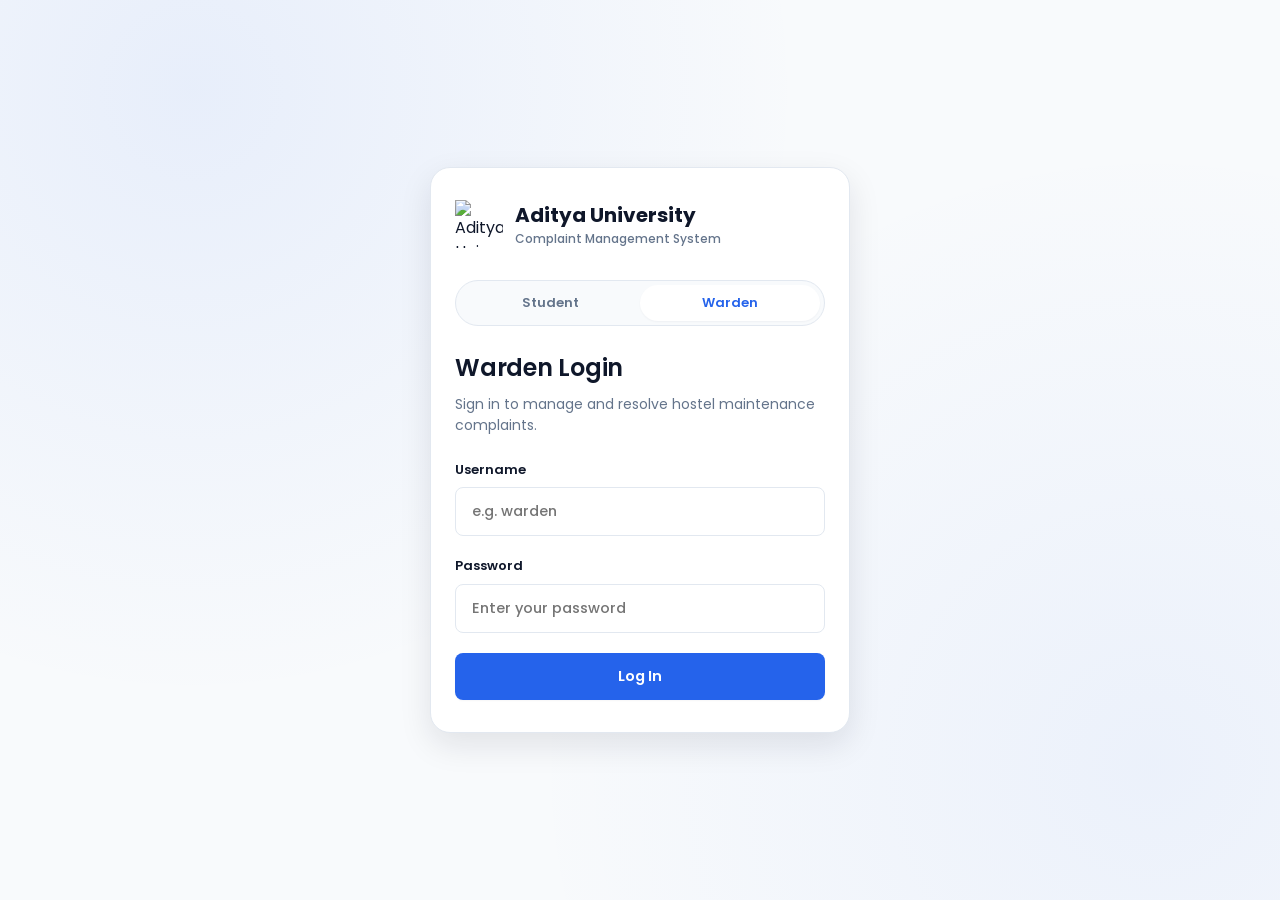
==== admin-complaint-details.html @ f0cb8bfd "Initial commit" ====
<!DOCTYPE html>
<html lang="en">
<head>
<meta charset="UTF-8">
<meta name="viewport" content="width=device-width, initial-scale=1.0">
<title>Complaint Details · Aditya University</title>
<link rel="preconnect" href="https://fonts.googleapis.com">
<link rel="preconnect" href="https://fonts.gstatic.com" crossorigin>
<link href="https://fonts.googleapis.com/css2?family=Poppins:wght@400;500;600;700&display=swap" rel="stylesheet">
<link rel="stylesheet" href="css/style.css">
</head>
<body>
<div class="admin-shell">

  <aside class="admin-sidebar">
    <div class="brand"><span class="brand-name">Aditya University</span></div>
    <nav class="admin-nav">
      <div class="nav-label">Overview</div>
      <a href="admin-dashboard.html">
        <svg width="17" height="17" viewBox="0 0 24 24" fill="none"><rect x="4" y="4" width="7" height="7" rx="1.5" stroke="currentColor" stroke-width="2"/><rect x="13" y="4" width="7" height="7" rx="1.5" stroke="currentColor" stroke-width="2"/><rect x="4" y="13" width="7" height="7" rx="1.5" stroke="currentColor" stroke-width="2"/><rect x="13" y="13" width="7" height="7" rx="1.5" stroke="currentColor" stroke-width="2"/></svg>
        Dashboard
      </a>
      <a href="admin-complaints.html" class="active">
        <svg width="17" height="17" viewBox="0 0 24 24" fill="none"><path d="M4 6h16M4 12h16M4 18h10" stroke="currentColor" stroke-width="2" stroke-linecap="round"/></svg>
        Complaints
      </a>
      <div class="nav-label">Insights</div>
      <a href="admin-dashboard.html#analytics">
        <svg width="17" height="17" viewBox="0 0 24 24" fill="none"><path d="M4 20V10m6 10V4m6 16v-7" stroke="currentColor" stroke-width="2" stroke-linecap="round"/></svg>
        Analytics
      </a>
    </nav>
    <div class="admin-sidebar-footer">
      <button class="btn btn-danger-outline btn-block btn-sm" id="logoutBtnDesktop">Logout</button>
    </div>
  </aside>

  <div class="admin-drawer-overlay"></div>
  <aside class="admin-drawer">
    <div class="brand"><span class="brand-name">Aditya University</span></div>
    <nav class="admin-nav">
      <a href="admin-dashboard.html">
        <svg width="17" height="17" viewBox="0 0 24 24" fill="none"><rect x="4" y="4" width="7" height="7" rx="1.5" stroke="currentColor" stroke-width="2"/><rect x="13" y="4" width="7" height="7" rx="1.5" stroke="currentColor" stroke-width="2"/><rect x="4" y="13" width="7" height="7" rx="1.5" stroke="currentColor" stroke-width="2"/><rect x="13" y="13" width="7" height="7" rx="1.5" stroke="currentColor" stroke-width="2"/></svg>
        Dashboard
      </a>
      <a href="admin-complaints.html" class="active">
        <svg width="17" height="17" viewBox="0 0 24 24" fill="none"><path d="M4 6h16M4 12h16M4 18h10" stroke="currentColor" stroke-width="2" stroke-linecap="round"/></svg>
        Complaints
      </a>
      <a href="admin-dashboard.html#analytics">
        <svg width="17" height="17" viewBox="0 0 24 24" fill="none"><path d="M4 20V10m6 10V4m6 16v-7" stroke="currentColor" stroke-width="2" stroke-linecap="round"/></svg>
        Analytics
      </a>
    </nav>
    <div class="admin-sidebar-footer">
      <button class="btn btn-danger-outline btn-block btn-sm" id="logoutBtnMobile">Logout</button>
    </div>
  </aside>

  <div class="admin-main">
    <header class="admin-topbar">
      <button class="mobile-menu-btn" aria-label="Open menu">
        <svg width="18" height="18" viewBox="0 0 24 24" fill="none"><path d="M4 6h16M4 12h16M4 18h16" stroke="currentColor" stroke-width="2" stroke-linecap="round"/></svg>
      </button>
      <div class="page-title">Complaint Details</div>
      <button class="avatar-btn" id="avatarBtn">W</button>
    </header>

    <main class="page-content" id="mainContent">
      <a href="admin-complaints.html" class="back-link">
        <svg width="15" height="15" viewBox="0 0 24 24" fill="none"><path d="M15 6l-6 6 6 6" stroke="currentColor" stroke-width="2.2" stroke-linecap="round" stroke-linejoin="round"/></svg>
        Back to Complaints
      </a>

      <div class="detail-header">
        <div>
          <div class="text-sm text-muted" id="cId">HC-0000</div>
          <h2 style="font-size:20px; margin-top:2px;" id="cCategory">Category</h2>
        </div>
        <span class="badge" id="cStatusBadge">Status</span>
      </div>

      <div class="detail-grid">
        <div>
          <div class="card mb-4">
            <h3 style="font-size:14px; margin-bottom:16px;">Complaint Information</h3>
            <div class="info-list">
              <div class="info-row"><span class="info-label">Student ID</span><span class="info-value" id="cStudentId">—</span></div>
              <div class="info-row"><span class="info-label">Student Name</span><span class="info-value" id="cStudentName">—</span></div>
              <div class="info-row"><span class="info-label">Hostel</span><span class="info-value" id="cHostel">—</span></div>
              <div class="info-row"><span class="info-label">Block</span><span class="info-value" id="cBlock">—</span></div>
              <div class="info-row"><span class="info-label">Floor</span><span class="info-value" id="cFloor">—</span></div>
              <div class="info-row"><span class="info-label">Room Number</span><span class="info-value" id="cRoom">—</span></div>
              <div class="info-row"><span class="info-label">Category</span><span class="info-value" id="cCategory2">—</span></div>
              <div class="info-row"><span class="info-label">Date Submitted</span><span class="info-value" id="cDate">—</span></div>
            </div>
            <div style="margin-top:16px;">
              <div class="text-sm text-muted mb-2" style="font-weight:600;">Description</div>
              <p class="text-sm" id="cDescription" style="line-height:1.7;">—</p>
            </div>
            <div class="detail-image" id="cImageWrap" style="display:none;">
              <img id="cImage" alt="Complaint photo">
            </div>
          </div>

          <div class="card" id="actionsCard">
            <h3 style="font-size:14px; margin-bottom:16px;">Update Status</h3>
            <div class="flex gap-3" style="flex-wrap:wrap;" id="actionButtons"></div>
          </div>
        </div>

        <div>
          <div class="card">
            <h3 style="font-size:14px; margin-bottom:20px;">Status Timeline</h3>
            <div class="timeline" id="timeline"></div>
          </div>
        </div>
      </div>
    </main>
  </div>
</div>

<!-- Status update modal -->
<div class="modal-overlay" id="statusModal">
  <div class="modal-box">
    <h3 id="modalTitle">Update Status</h3>
    <p id="modalDesc">Confirm updating this complaint's status.</p>
    <div class="field-group">
      <label for="remarkInput">Remarks <span class="text-muted">(optional)</span></label>
      <textarea id="remarkInput" placeholder="Add a note about this update..." style="min-height:80px;"></textarea>
    </div>
    <div class="modal-actions">
      <button class="btn btn-secondary" id="modalCancel">Cancel</button>
      <button class="btn btn-primary" id="modalConfirm">Confirm</button>
    </div>
  </div>
</div>

<script src="js/script.js"></script>
<script>
  HC.requireWarden();
  const params = new URLSearchParams(window.location.search);
  const id = params.get("id");
  let complaint = HC.getComplaints().find(c => c.id === id);
  let pendingStatus = null;

  function renderDetails() {
    if (!complaint) {
      document.getElementById("mainContent").innerHTML = `
        <div class="card empty-state">
          <h3>Complaint not found</h3>
          <p>This complaint ID does not exist.</p>
          <a href="admin-complaints.html" class="btn btn-primary btn-sm">Back to Complaints</a>
        </div>`;
      return;
    }
    document.getElementById("cId").textContent = complaint.id;
    document.getElementById("cCategory").textContent = complaint.category;
    document.getElementById("cCategory2").textContent = complaint.category;
    const badge = document.getElementById("cStatusBadge");
    badge.textContent = complaint.status;
    badge.className = "badge " + HC.badgeClass(complaint.status);
    document.getElementById("cStudentId").textContent = complaint.studentId;
    document.getElementById("cStudentName").textContent = complaint.studentName;
    document.getElementById("cHostel").textContent = complaint.hostel;
    document.getElementById("cBlock").textContent = complaint.block;
    document.getElementById("cFloor").textContent = complaint.floor;
    document.getElementById("cRoom").textContent = complaint.room;
    document.getElementById("cDate").textContent = HC.formatDate(complaint.createdAt);
    document.getElementById("cDescription").textContent = complaint.description;

    if (complaint.image) {
      document.getElementById("cImageWrap").style.display = "block";
      document.getElementById("cImage").src = complaint.image;
    }

    const actionsCard = document.getElementById("actionsCard");
    const actionButtons = document.getElementById("actionButtons");
    if (complaint.status === "Completed") {
      actionsCard.style.display = "none";
    } else {
      actionsCard.style.display = "block";
      actionButtons.innerHTML = "";
      if (complaint.status === "Pending") {
        actionButtons.innerHTML += `<button class="btn btn-secondary" onclick="openModal('Under Repair')">Mark Under Repair</button>`;
      }
      if (complaint.status === "Under Repair") {
        actionButtons.innerHTML += `<button class="btn btn-success" onclick="openModal('Completed')">Mark Completed</button>`;
      }
    }

    const stages = ["Pending", "Under Repair", "Completed"];
    const currentIndex = stages.indexOf(complaint.status);
    document.getElementById("timeline").innerHTML = complaint.timeline.map((t, i) => {
      const isCurrent = i === complaint.timeline.length - 1;
      return `
        <div class="timeline-item ${isCurrent ? 'is-current' : 'is-done'}">
          <div class="timeline-dot"></div>
          <div class="timeline-title">${t.status}</div>
          <div class="timeline-date">${HC.formatDateTime(t.date)}</div>
          <div class="timeline-remark">${HC.escapeHtml(t.remark)}</div>
        </div>
      `;
    }).join("");
  }

  function openModal(status) {
    pendingStatus = status;
    document.getElementById("modalTitle").textContent = `Mark as ${status}`;
    document.getElementById("modalDesc").textContent = `This will update complaint ${complaint.id} to "${status}" and notify the student.`;
    document.getElementById("remarkInput").value = "";
    document.getElementById("statusModal").classList.add("open");
  }
  function closeModal() { document.getElementById("statusModal").classList.remove("open"); }

  document.getElementById("modalCancel").addEventListener("click", closeModal);
  document.getElementById("statusModal").addEventListener("click", (e) => { if (e.target.id === "statusModal") closeModal(); });
  document.getElementById("modalConfirm").addEventListener("click", () => {
    const remark = document.getElementById("remarkInput").value.trim();
    HC.updateComplaintStatus(complaint.id, pendingStatus, remark || undefined);
    complaint = HC.getComplaints().find(c => c.id === id);
    closeModal();
    HC.toast(`${complaint.id} marked as ${pendingStatus}`);
    renderDetails();
  });

  renderDetails();
  document.getElementById("logoutBtnDesktop").addEventListener("click", () => HC.logout("admin-login.html"));
  document.getElementById("logoutBtnMobile").addEventListener("click", () => HC.logout("admin-login.html"));
</script>
</body>
</html>
---- css/style.css ----
/* =========================================================
   HostelCare — Design System & Stylesheet
   ========================================================= */

:root {
  /* Colors */
  --color-primary: #2563EB;
  --color-primary-dark: #1D4ED8;
  --color-primary-light: #EFF4FF;
  --color-bg: #F8FAFC;
  --color-card: #FFFFFF;
  --color-text: #0F172A;
  --color-text-muted: #64748B;
  --color-border: #E2E8F0;
  --color-success: #22C55E;
  --color-success-bg: #EAFBF0;
  --color-warning: #F59E0B;
  --color-warning-bg: #FEF6E7;
  --color-danger: #EF4444;
  --color-danger-bg: #FDECEC;

  /* Typography */
  --font-family: 'Poppins', -apple-system, BlinkMacSystemFont, sans-serif;

  /* Spacing scale */
  --space-1: 4px;
  --space-2: 8px;
  --space-3: 12px;
  --space-4: 16px;
  --space-5: 20px;
  --space-6: 24px;
  --space-8: 32px;
  --space-10: 40px;
  --space-12: 48px;
  --space-16: 64px;

  /* Radius */
  --radius-sm: 8px;
  --radius-md: 14px;
  --radius-lg: 20px;
  --radius-full: 999px;

  /* Shadows */
  --shadow-sm: 0 1px 2px rgba(15, 23, 42, 0.04);
  --shadow-md: 0 4px 12px rgba(15, 23, 42, 0.06);
  --shadow-lg: 0 12px 32px rgba(15, 23, 42, 0.10);

  /* Motion */
  --ease: cubic-bezier(0.4, 0, 0.2, 1);
  --dur-fast: 150ms;
  --dur-med: 250ms;

  /* Layout */
  --sidebar-w: 260px;
  --topnav-h: 68px;
  --bottomnav-h: 68px;
  --content-max: 1240px;
}

/* =========================================================
   Reset
   ========================================================= */
*, *::before, *::after { box-sizing: border-box; }
html, body { margin: 0; padding: 0; }
html { -webkit-text-size-adjust: 100%; }
body {
  font-family: var(--font-family);
  background: var(--color-bg);
  color: var(--color-text);
  font-weight: 400;
  line-height: 1.5;
  -webkit-font-smoothing: antialiased;
  min-height: 100vh;
  overflow-x: hidden;
}
h1, h2, h3, h4, h5, h6 { margin: 0; font-weight: 600; letter-spacing: -0.01em; }
p { margin: 0; }
a { color: inherit; text-decoration: none; }
ul { margin: 0; padding: 0; list-style: none; }
button { font-family: inherit; }
input, select, textarea { font-family: inherit; }
img { max-width: 100%; display: block; }

/* Page loader */
.page-loader {
  position: fixed;
  inset: 0;
  z-index: 9999;
  display: flex;
  flex-direction: column;
  align-items: center;
  justify-content: center;
  gap: 14px;
  background: #f8fafc;
  transition: opacity 0.28s ease, visibility 0.28s ease;
}
.page-loader.is-hidden { opacity: 0; visibility: hidden; pointer-events: none; }
.page-loader-spinner {
  width: 34px;
  height: 34px;
  border: 3px solid #dbeafe;
  border-top-color: #2563eb;
  border-radius: 50%;
  animation: loader-spin 0.75s linear infinite;
}
.page-loader-text { color: #64748b; font-size: 13px; font-weight: 500; }
@keyframes loader-spin { to { transform: rotate(360deg); } }

/* Replace this placeholder with the university logo image when available. */
.brand { display: flex; align-items: center; gap: 9px; }
.brand::before {
  content: "";
  width: 34px;
  height: 34px;
  display: block;
  flex: 0 0 auto;
  background: url("https://adityasabl.netlify.app/adityalogo.png") center / contain no-repeat;
}
.university-logo {
  width: 48px;
  height: 48px;
  object-fit: contain;
  flex: 0 0 auto;
}

:focus-visible {
  outline: 2px solid var(--color-primary);
  outline-offset: 2px;
  border-radius: 4px;
}

.sr-only {
  position: absolute;
  width: 1px; height: 1px;
  overflow: hidden;
  clip: rect(0,0,0,0);
}

/* =========================================================
   Page shell
   ========================================================= */
.app {
  min-height: 100vh;
  display: flex;
  flex-direction: column;
}

.page-content {
  width: 100%;
  max-width: var(--content-max);
  margin: 0 auto;
  padding: var(--space-6) var(--space-5) var(--space-16);
  flex: 1;
  animation: pageFade var(--dur-med) var(--ease);
}

@keyframes pageFade {
  from { opacity: 0; transform: translateY(6px); }
  to { opacity: 1; transform: translateY(0); }
}

@media (min-width: 1024px) {
  .page-content { padding: var(--space-10) var(--space-8) var(--space-16); }
}

/* =========================================================
   Auth Screens
   ========================================================= */
.auth-screen {
  min-height: 100vh;
  display: flex;
  align-items: center;
  justify-content: center;
  padding: var(--space-6);
  background:
    radial-gradient(circle at 15% 10%, rgba(37,99,235,0.08), transparent 45%),
    radial-gradient(circle at 90% 85%, rgba(37,99,235,0.06), transparent 45%),
    var(--color-bg);
}

.auth-card {
  width: 100%;
  max-width: 420px;
  background: var(--color-card);
  border: 1px solid var(--color-border);
  border-radius: var(--radius-lg);
  padding: var(--space-8) var(--space-6);
  box-shadow: var(--shadow-lg);
  animation: pageFade var(--dur-med) var(--ease);
}

.auth-brand {
  display: flex;
  align-items: center;
  gap: var(--space-3);
  margin-bottom: var(--space-8);
}

.auth-brand .logo-mark {
  width: 42px; height: 42px;
  border-radius: var(--radius-sm);
  background: linear-gradient(135deg, var(--color-primary), #4F86F7);
  display: flex; align-items: center; justify-content: center;
  color: #fff; font-weight: 700; font-size: 18px;
  flex-shrink: 0;
}

.auth-brand .brand-name { font-size: 20px; font-weight: 700; }
.auth-brand .brand-sub { font-size: 12px; color: var(--color-text-muted); font-weight: 500; }

.auth-heading { margin-bottom: var(--space-6); }
.auth-heading h1 { font-size: 24px; margin-bottom: var(--space-2); }
.auth-heading p { color: var(--color-text-muted); font-size: 14px; }
.auth-create-link {
  margin: var(--space-5) 0 0;
  text-align: center;
  font-size: 13px;
  color: var(--color-text-muted);
}
.auth-create-link a { font-weight: 600; }
.dashboard-create-action {
  max-width: 260px;
  margin: var(--space-5) auto 0;
  justify-content: center;
}

.auth-toggle {
  display: flex;
  background: var(--color-bg);
  border: 1px solid var(--color-border);
  border-radius: var(--radius-full);
  padding: 4px;
  margin-bottom: var(--space-6);
}

.auth-toggle a {
  flex: 1;
  text-align: center;
  padding: var(--space-2) var(--space-3);
  border-radius: var(--radius-full);
  font-size: 13px;
  font-weight: 600;
  color: var(--color-text-muted);
  transition: all var(--dur-fast) var(--ease);
}

.auth-toggle a.active {
  background: var(--color-card);
  color: var(--color-primary);
  box-shadow: var(--shadow-sm);
}

.auth-demo-hint {
  margin-top: var(--space-5);
  padding: var(--space-3) var(--space-4);
  background: var(--color-primary-light);
  border-radius: var(--radius-sm);
  font-size: 12px;
  color: var(--color-primary-dark);
  line-height: 1.6;
}

.auth-footer-link {
  text-align: center;
  margin-top: var(--space-6);
  font-size: 13px;
  color: var(--color-text-muted);
}
.auth-footer-link a { color: var(--color-primary); font-weight: 600; }

/* =========================================================
   Form elements
   ========================================================= */
.field-group { margin-bottom: var(--space-5); }
.field-group label {
  display: block;
  font-size: 13px;
  font-weight: 600;
  margin-bottom: var(--space-2);
  color: var(--color-text);
}
.field-hint { font-size: 12px; color: var(--color-text-muted); margin-top: var(--space-1); }

.field-group input[type="text"],
.field-group input[type="password"],
.field-group input[type="number"],
.field-group input[type="tel"],
.field-group input[type="email"],
.field-group select,
.field-group textarea {
  width: 100%;
  padding: 13px var(--space-4);
  border: 1.5px solid var(--color-border);
  border-radius: var(--radius-sm);
  font-size: 14.5px;
  font-weight: 500;
  color: var(--color-text);
  background: var(--color-card);
  transition: border-color var(--dur-fast) var(--ease), box-shadow var(--dur-fast) var(--ease);
  -webkit-appearance: none;
  appearance: none;
}

.field-group select {
  background-image: url("data:image/svg+xml,%3Csvg xmlns='http://www.w3.org/2000/svg' width='12' height='8' viewBox='0 0 12 8'%3E%3Cpath d='M1 1L6 6L11 1' stroke='%2364748B' stroke-width='1.6' fill='none' stroke-linecap='round' stroke-linejoin='round'/%3E%3C/svg%3E");
  background-repeat: no-repeat;
  background-position: right 16px center;
  padding-right: var(--space-10);
}

.field-group textarea { resize: vertical; min-height: 110px; line-height: 1.6; }

.field-group input:focus,
.field-group select:focus,
.field-group textarea:focus {
  border-color: var(--color-primary);
  box-shadow: 0 0 0 4px rgba(37, 99, 235, 0.10);
  outline: none;
}

.field-row { display: flex; gap: var(--space-4); }
.field-row .field-group { flex: 1; }

.upload-box {
  border: 1.5px dashed var(--color-border);
  border-radius: var(--radius-md);
  padding: var(--space-6);
  text-align: center;
  cursor: pointer;
  transition: border-color var(--dur-fast) var(--ease), background var(--dur-fast) var(--ease);
  background: var(--color-bg);
}
.upload-box:hover, .upload-box.dragover {
  border-color: var(--color-primary);
  background: var(--color-primary-light);
}
.upload-box svg { margin: 0 auto var(--space-2); display: block; }
.upload-box .upload-title { font-size: 14px; font-weight: 600; }
.upload-box .upload-sub { font-size: 12px; color: var(--color-text-muted); margin-top: 2px; }
.upload-preview {
  margin-top: var(--space-3);
  display: none;
  position: relative;
}
.upload-preview img {
  width: 100%;
  max-height: 220px;
  object-fit: cover;
  border-radius: var(--radius-md);
  border: 1px solid var(--color-border);
}
.upload-preview .remove-img {
  position: absolute; top: 8px; right: 8px;
  width: 30px; height: 30px;
  border-radius: 50%;
  background: rgba(15,23,42,0.65);
  color: #fff;
  display: flex; align-items: center; justify-content: center;
  border: none;
  cursor: pointer;
}

/* =========================================================
   Buttons
   ========================================================= */
.btn {
  position: relative;
  display: inline-flex;
  align-items: center;
  justify-content: center;
  gap: var(--space-2);
  border: none;
  border-radius: var(--radius-sm);
  font-family: inherit;
  font-size: 14.5px;
  font-weight: 600;
  padding: 13px 22px;
  cursor: pointer;
  transition: transform var(--dur-fast) var(--ease), box-shadow var(--dur-fast) var(--ease), background var(--dur-fast) var(--ease), opacity var(--dur-fast) var(--ease);
  overflow: hidden;
  white-space: nowrap;
}
.btn:active { transform: scale(0.98); }
.btn-block { width: 100%; }
.btn-sm { padding: 8px 14px; font-size: 13px; }

.btn-primary { background: var(--color-primary); color: #fff; box-shadow: var(--shadow-sm); }
.btn-primary:hover { background: var(--color-primary-dark); box-shadow: var(--shadow-md); }

.btn-secondary { background: var(--color-card); color: var(--color-text); border: 1.5px solid var(--color-border); }
.btn-secondary:hover { border-color: var(--color-primary); color: var(--color-primary); }

.btn-success { background: var(--color-success); color: #fff; }
.btn-success:hover { opacity: 0.9; }

.btn-warning { background: var(--color-warning); color: #fff; }
.btn-warning:hover { opacity: 0.9; }

.btn-ghost { background: transparent; color: var(--color-text-muted); }
.btn-ghost:hover { background: var(--color-bg); color: var(--color-text); }

.btn-danger-outline { background: transparent; border: 1.5px solid var(--color-danger); color: var(--color-danger); }
.btn-danger-outline:hover { background: var(--color-danger-bg); }

.btn[disabled] { opacity: 0.55; cursor: not-allowed; }

/* Ripple */
.ripple {
  position: absolute;
  border-radius: 50%;
  background: rgba(255,255,255,0.55);
  transform: scale(0);
  animation: rippleAnim 550ms var(--ease);
  pointer-events: none;
}
.btn-secondary .ripple, .btn-ghost .ripple { background: rgba(37,99,235,0.18); }
@keyframes rippleAnim {
  to { transform: scale(3.2); opacity: 0; }
}

/* =========================================================
   Top Navigation (Student desktop / shared)
   ========================================================= */
.topnav {
  position: sticky; top: 0; z-index: 40;
  height: var(--topnav-h);
  background: rgba(248, 250, 252, 0.85);
  backdrop-filter: blur(10px);
  border-bottom: 1px solid var(--color-border);
  display: flex;
  align-items: center;
}
.topnav-inner {
  width: 100%;
  max-width: var(--content-max);
  margin: 0 auto;
  padding: 0 var(--space-5);
  display: flex;
  align-items: center;
  justify-content: space-between;
}
.brand { display: flex; align-items: center; gap: var(--space-3); }
.brand .logo-mark {
  width: 34px; height: 34px;
  border-radius: 9px;
  background: linear-gradient(135deg, var(--color-primary), #4F86F7);
  display: flex; align-items: center; justify-content: center;
  color: #fff; font-weight: 700; font-size: 15px;
}
.brand .brand-name { font-size: 16px; font-weight: 700; }

.topnav-links { display: none; align-items: center; gap: var(--space-2); }
.topnav-links a {
  padding: 10px var(--space-4);
  border-radius: var(--radius-sm);
  font-size: 14px;
  font-weight: 500;
  color: var(--color-text-muted);
  transition: all var(--dur-fast) var(--ease);
}
.topnav-links a:hover { background: var(--color-bg); color: var(--color-text); }
.topnav-links a.active { background: var(--color-primary-light); color: var(--color-primary); font-weight: 600; }

@media (min-width: 900px) {
  .topnav-links { display: flex; }
}

.topnav-actions { display: flex; align-items: center; gap: var(--space-3); }
.avatar-btn {
  width: 38px; height: 38px;
  border-radius: 50%;
  background: var(--color-primary-light);
  color: var(--color-primary);
  display: flex; align-items: center; justify-content: center;
  font-weight: 600; font-size: 14px;
  border: none; cursor: pointer;
}

/* =========================================================
   Admin Shell (Sidebar layout)
   ========================================================= */
.admin-shell { display: flex; min-height: 100vh; }

.admin-sidebar {
  width: var(--sidebar-w);
  background: var(--color-card);
  border-right: 1px solid var(--color-border);
  display: none;
  flex-direction: column;
  position: sticky;
  top: 0;
  height: 100vh;
  flex-shrink: 0;
}
@media (min-width: 1024px) {
  .admin-sidebar { display: flex; }
}

.admin-sidebar .brand { padding: var(--space-6) var(--space-5); border-bottom: 1px solid var(--color-border); }
.admin-nav { padding: var(--space-4); flex: 1; }
.admin-nav .nav-label {
  font-size: 11px; text-transform: uppercase; letter-spacing: 0.06em;
  color: var(--color-text-muted); font-weight: 600;
  padding: var(--space-2) var(--space-3); margin-top: var(--space-2);
}
.admin-nav a {
  display: flex; align-items: center; gap: var(--space-3);
  padding: 11px var(--space-3);
  border-radius: var(--radius-sm);
  font-size: 14px; font-weight: 500;
  color: var(--color-text-muted);
  margin-bottom: 2px;
  transition: all var(--dur-fast) var(--ease);
}
.admin-nav a svg { flex-shrink: 0; }
.admin-nav a:hover { background: var(--color-bg); color: var(--color-text); }
.admin-nav a.active { background: var(--color-primary-light); color: var(--color-primary); font-weight: 600; }

.admin-sidebar-footer { padding: var(--space-4); border-top: 1px solid var(--color-border); }

.admin-main { flex: 1; min-width: 0; display: flex; flex-direction: column; }

.admin-topbar {
  height: var(--topnav-h);
  border-bottom: 1px solid var(--color-border);
  background: rgba(248, 250, 252, 0.85);
  backdrop-filter: blur(10px);
  display: flex; align-items: center; justify-content: space-between;
  padding: 0 var(--space-5);
  position: sticky; top: 0; z-index: 30;
}
.admin-topbar .page-title { font-size: 17px; font-weight: 700; }
.mobile-menu-btn {
  display: flex; align-items: center; justify-content: center;
  width: 40px; height: 40px;
  border-radius: var(--radius-sm);
  border: 1px solid var(--color-border);
  background: var(--color-card);
  cursor: pointer;
}
@media (min-width: 1024px) { .mobile-menu-btn { display: none; } }

/* mobile drawer for admin nav */
.admin-drawer-overlay {
  position: fixed; inset: 0; background: rgba(15,23,42,0.4);
  z-index: 60; opacity: 0; pointer-events: none;
  transition: opacity var(--dur-med) var(--ease);
}
.admin-drawer-overlay.open { opacity: 1; pointer-events: all; }
.admin-drawer {
  position: fixed; top: 0; left: 0; height: 100vh; width: 82%; max-width: 300px;
  background: var(--color-card);
  z-index: 61;
  transform: translateX(-100%);
  transition: transform var(--dur-med) var(--ease);
  display: flex; flex-direction: column;
  box-shadow: var(--shadow-lg);
}
.admin-drawer.open { transform: translateX(0); }
.admin-drawer .brand { padding: var(--space-6) var(--space-5); border-bottom: 1px solid var(--color-border); }
.admin-drawer .admin-nav { padding: var(--space-4); flex: 1; }

/* =========================================================
   Bottom Navigation (Student mobile)
   ========================================================= */
.bottom-nav {
  position: fixed; bottom: 0; left: 0; right: 0;
  height: var(--bottomnav-h);
  background: rgba(255,255,255,0.92);
  backdrop-filter: blur(12px);
  border-top: 1px solid var(--color-border);
  display: flex;
  z-index: 50;
  padding-bottom: env(safe-area-inset-bottom);
}
@media (min-width: 900px) { .bottom-nav { display: none; } }

.bottom-nav a {
  flex: 1;
  display: flex; flex-direction: column; align-items: center; justify-content: center;
  gap: 3px;
  color: var(--color-text-muted);
  font-size: 11px; font-weight: 600;
  transition: color var(--dur-fast) var(--ease);
  position: relative;
}
.bottom-nav a svg { transition: transform var(--dur-fast) var(--ease); }
.bottom-nav a.active { color: var(--color-primary); }
.bottom-nav a.active svg { transform: translateY(-1px); }

.bottom-nav-spacer { height: calc(var(--bottomnav-h) + var(--space-6)); }
@media (min-width: 900px) { .bottom-nav-spacer { display: none; } }

.fab-create {
  position: relative;
  top: -16px;
  width: 52px; height: 52px;
  border-radius: 50%;
  background: var(--color-primary);
  color: #fff;
  display: flex; align-items: center; justify-content: center;
  box-shadow: 0 8px 20px rgba(37,99,235,0.35);
  margin: 0 auto;
}
.bottom-nav a.fab-link { flex: 1; }
.bottom-nav a.fab-link span { display: none; }

/* =========================================================
   Cards / Sections
   ========================================================= */
.section-heading {
  display: flex; align-items: baseline; justify-content: space-between;
  margin-bottom: var(--space-4);
  gap: var(--space-3);
}
.section-heading h2 { font-size: 17px; }
.section-heading .link-more { font-size: 13px; font-weight: 600; color: var(--color-primary); }

.card {
  background: var(--color-card);
  border: 1px solid var(--color-border);
  border-radius: var(--radius-md);
  padding: var(--space-5);
  transition: box-shadow var(--dur-med) var(--ease), transform var(--dur-med) var(--ease);
}
.card-hover:hover { box-shadow: var(--shadow-md); transform: translateY(-2px); }

.welcome-card {
  background: linear-gradient(135deg, #1E40C7 0%, var(--color-primary) 55%, #4F86F7 100%);
  color: #fff;
  border-radius: var(--radius-lg);
  padding: var(--space-8) var(--space-6);
  margin-bottom: var(--space-6);
  position: relative;
  overflow: hidden;
}
.welcome-card::after {
  content: "";
  position: absolute; right: -40px; top: -40px;
  width: 220px; height: 220px;
  border-radius: 50%;
  background: rgba(255,255,255,0.08);
}
.welcome-card::before {
  content: "";
  position: absolute; right: 60px; bottom: -60px;
  width: 140px; height: 140px;
  border-radius: 50%;
  background: rgba(255,255,255,0.06);
}
.welcome-card h1 { font-size: 22px; margin-bottom: var(--space-2); position: relative; z-index: 1; }
.welcome-card p { opacity: 0.88; font-size: 13.5px; position: relative; z-index: 1; }
.welcome-card .welcome-meta { margin-top: var(--space-5); display: flex; gap: var(--space-6); flex-wrap: wrap; position: relative; z-index: 1; }
.welcome-card .welcome-meta div span { display: block; font-size: 11px; opacity: 0.75; }
.welcome-card .welcome-meta div strong { font-size: 15px; font-weight: 600; }

.stats-grid {
  display: grid;
  grid-template-columns: repeat(2, 1fr);
  gap: var(--space-4);
  margin-bottom: var(--space-8);
}
@media (min-width: 640px) {
  .stats-grid { grid-template-columns: repeat(4, 1fr); }
}

.stat-card {
  background: var(--color-card);
  border: 1px solid var(--color-border);
  border-radius: var(--radius-md);
  padding: var(--space-5);
  transition: box-shadow var(--dur-med) var(--ease), transform var(--dur-med) var(--ease);
}
.stat-card:hover { box-shadow: var(--shadow-md); transform: translateY(-2px); }
.stat-card .stat-icon {
  width: 38px; height: 38px;
  border-radius: 10px;
  display: flex; align-items: center; justify-content: center;
  margin-bottom: var(--space-4);
}
.stat-card .stat-value { font-size: 26px; font-weight: 700; line-height: 1; }
.stat-card .stat-label { font-size: 12.5px; color: var(--color-text-muted); margin-top: var(--space-2); font-weight: 500; }

.stat-icon.tone-total { background: var(--color-primary-light); color: var(--color-primary); }
.stat-icon.tone-pending { background: var(--color-warning-bg); color: var(--color-warning); }
.stat-icon.tone-progress { background: #EAF1FF; color: #3B6FE0; }
.stat-icon.tone-completed { background: var(--color-success-bg); color: var(--color-success); }

/* =========================================================
   Status Badges
   ========================================================= */
.badge {
  display: inline-flex;
  align-items: center;
  gap: 6px;
  padding: 6px 12px;
  border-radius: var(--radius-full);
  font-size: 12px;
  font-weight: 600;
  white-space: nowrap;
}
.badge::before {
  content: "";
  width: 6px; height: 6px;
  border-radius: 50%;
  background: currentColor;
}
.badge-pending { background: var(--color-warning-bg); color: #B4790C; }
.badge-progress { background: #EAF1FF; color: #2255C9; }
.badge-completed { background: var(--color-success-bg); color: #16803C; }

/* =========================================================
   Complaint Cards (mobile-friendly list)
   ========================================================= */
.complaint-card {
  background: var(--color-card);
  border: 1px solid var(--color-border);
  border-radius: var(--radius-md);
  padding: var(--space-5);
  margin-bottom: var(--space-4);
  transition: box-shadow var(--dur-med) var(--ease), transform var(--dur-med) var(--ease);
}
.complaint-card:hover { box-shadow: var(--shadow-md); transform: translateY(-2px); }
.complaint-card-top { display: flex; align-items: flex-start; justify-content: space-between; margin-bottom: var(--space-3); gap: var(--space-3); }
.complaint-card-id { font-size: 12px; color: var(--color-text-muted); font-weight: 600; letter-spacing: 0.02em; }
.complaint-card-title { font-size: 15px; font-weight: 600; margin-top: 3px; }
.complaint-card-meta { display: flex; flex-wrap: wrap; gap: var(--space-4); font-size: 12.5px; color: var(--color-text-muted); margin-bottom: var(--space-4); }
.complaint-card-meta span { display: flex; align-items: center; gap: 5px; }
.complaint-card-footer { display: flex; align-items: center; justify-content: space-between; }

/* =========================================================
   Toolbar: Search + Filter
   ========================================================= */
.toolbar {
  display: flex;
  flex-direction: column;
  gap: var(--space-3);
  margin-bottom: var(--space-6);
}
@media (min-width: 720px) {
  .toolbar { flex-direction: row; align-items: center; }
}

.search-box {
  flex: 1;
  position: relative;
  display: flex;
  align-items: center;
}
.search-box svg {
  position: absolute; left: 14px;
  color: var(--color-text-muted);
  pointer-events: none;
}
.search-box input {
  width: 100%;
  padding: 12px 14px 12px 42px;
  border: 1.5px solid var(--color-border);
  border-radius: var(--radius-sm);
  font-size: 14px;
  font-weight: 500;
  background: var(--color-card);
  transition: border-color var(--dur-fast) var(--ease), box-shadow var(--dur-fast) var(--ease);
}
.search-box input:focus { border-color: var(--color-primary); box-shadow: 0 0 0 4px rgba(37,99,235,0.10); outline: none; }

.filter-group { display: flex; gap: var(--space-3); flex-wrap: wrap; }
.filter-group select {
  padding: 12px var(--space-8) 12px var(--space-4);
  border: 1.5px solid var(--color-border);
  border-radius: var(--radius-sm);
  font-size: 13.5px;
  font-weight: 500;
  background: var(--color-card);
  background-image: url("data:image/svg+xml,%3Csvg xmlns='http://www.w3.org/2000/svg' width='12' height='8' viewBox='0 0 12 8'%3E%3Cpath d='M1 1L6 6L11 1' stroke='%2364748B' stroke-width='1.6' fill='none' stroke-linecap='round' stroke-linejoin='round'/%3E%3C/svg%3E");
  background-repeat: no-repeat;
  background-position: right 14px center;
  -webkit-appearance: none;
  appearance: none;
  cursor: pointer;
}

/* =========================================================
   Tables (Admin desktop)
   ========================================================= */
.table-wrap {
  background: var(--color-card);
  border: 1px solid var(--color-border);
  border-radius: var(--radius-md);
  overflow-x: auto;
}
.data-table { width: 100%; border-collapse: collapse; font-size: 13.5px; }
.data-table thead th {
  text-align: left;
  padding: var(--space-4) var(--space-4);
  font-size: 11.5px;
  text-transform: uppercase;
  letter-spacing: 0.05em;
  color: var(--color-text-muted);
  font-weight: 600;
  background: var(--color-bg);
  border-bottom: 1px solid var(--color-border);
  white-space: nowrap;
}
.data-table tbody td {
  padding: var(--space-4);
  border-bottom: 1px solid var(--color-border);
  vertical-align: middle;
  color: var(--color-text);
}
.data-table tbody tr { transition: background var(--dur-fast) var(--ease); }
.data-table tbody tr:hover { background: var(--color-bg); }
.data-table tbody tr:last-child td { border-bottom: none; }
.data-table .cell-id { font-weight: 600; color: var(--color-primary); }
.data-table .cell-actions { display: flex; gap: var(--space-2); white-space: nowrap; }

.table-mobile-cards { display: block; }
.table-wrap.table-desktop-only { display: none; }
@media (min-width: 900px) {
  .table-mobile-cards { display: none; }
  .table-wrap.table-desktop-only { display: block; }
}

.pagination {
  display: flex; align-items: center; justify-content: space-between;
  padding: var(--space-4) var(--space-5);
  border-top: 1px solid var(--color-border);
  font-size: 13px;
  color: var(--color-text-muted);
}
.pagination-controls { display: flex; gap: var(--space-2); }
.pagination-controls button {
  width: 34px; height: 34px;
  border-radius: var(--radius-sm);
  border: 1px solid var(--color-border);
  background: var(--color-card);
  cursor: pointer;
  font-weight: 600;
  color: var(--color-text);
  transition: all var(--dur-fast) var(--ease);
}
.pagination-controls button:hover:not(:disabled) { border-color: var(--color-primary); color: var(--color-primary); }
.pagination-controls button.active { background: var(--color-primary); color: #fff; border-color: var(--color-primary); }
.pagination-controls button:disabled { opacity: 0.4; cursor: not-allowed; }

/* =========================================================
   Charts (lightweight, CSS/SVG based)
   ========================================================= */
.charts-grid {
  display: grid;
  grid-template-columns: 1fr;
  gap: var(--space-5);
  margin-bottom: var(--space-8);
}
@media (min-width: 900px) {
  .charts-grid { grid-template-columns: 1.3fr 1fr; }
}

.chart-card { padding: var(--space-6); }
.chart-card h3 { font-size: 15px; margin-bottom: var(--space-5); }

.bar-chart { display: flex; align-items: flex-end; gap: var(--space-3); height: 180px; }
.bar-chart .bar-col { flex: 1; display: flex; flex-direction: column; align-items: center; gap: var(--space-2); height: 100%; justify-content: flex-end;}
.bar-chart .bar { width: 100%; max-width: 34px; border-radius: 6px 6px 0 0; background: var(--color-primary); transition: height var(--dur-med) var(--ease); }
.bar-chart .bar-label { font-size: 11px; color: var(--color-text-muted); font-weight: 500; }

.donut-wrap { display: flex; flex-direction: column; align-items: center; gap: var(--space-5); }
.donut-legend { width: 100%; display: flex; flex-direction: column; gap: var(--space-3); }
.donut-legend li { display: flex; align-items: center; justify-content: space-between; font-size: 13px; }
.donut-legend .dot { width: 9px; height: 9px; border-radius: 50%; display: inline-block; margin-right: var(--space-2); }
.donut-legend .legend-left { display: flex; align-items: center; color: var(--color-text-muted); font-weight: 500; }
.donut-legend .legend-right { font-weight: 700; }

/* =========================================================
   Timeline (Complaint Details)
   ========================================================= */
.timeline { position: relative; padding-left: 26px; }
.timeline::before {
  content: "";
  position: absolute; left: 8px; top: 6px; bottom: 6px;
  width: 2px;
  background: var(--color-border);
}
.timeline-item { position: relative; padding-bottom: var(--space-6); }
.timeline-item:last-child { padding-bottom: 0; }
.timeline-dot {
  position: absolute; left: -26px; top: 2px;
  width: 18px; height: 18px;
  border-radius: 50%;
  background: var(--color-card);
  border: 3px solid var(--color-border);
  z-index: 1;
}
.timeline-item.is-done .timeline-dot { border-color: var(--color-success); background: var(--color-success); }
.timeline-item.is-current .timeline-dot { border-color: var(--color-primary); background: var(--color-primary); animation: pulseDot 1.6s infinite; }
@keyframes pulseDot {
  0% { box-shadow: 0 0 0 0 rgba(37,99,235,0.35); }
  70% { box-shadow: 0 0 0 8px rgba(37,99,235,0); }
  100% { box-shadow: 0 0 0 0 rgba(37,99,235,0); }
}
.timeline-title { font-size: 14px; font-weight: 600; }
.timeline-date { font-size: 12px; color: var(--color-text-muted); margin-top: 2px; }
.timeline-remark { font-size: 13px; color: var(--color-text-muted); margin-top: var(--space-2); background: var(--color-bg); padding: var(--space-3); border-radius: var(--radius-sm); }

/* =========================================================
   Detail page layout
   ========================================================= */
.detail-grid { display: grid; grid-template-columns: 1fr; gap: var(--space-5); }
@media (min-width: 900px) {
  .detail-grid { grid-template-columns: 1.4fr 1fr; align-items: start; }
}
.detail-header {
  display: flex; align-items: flex-start; justify-content: space-between;
  margin-bottom: var(--space-6); gap: var(--space-3); flex-wrap: wrap;
}
.back-link { display: inline-flex; align-items: center; gap: 6px; font-size: 13.5px; font-weight: 600; color: var(--color-text-muted); margin-bottom: var(--space-4); }
.back-link:hover { color: var(--color-primary); }

.info-list { display: flex; flex-direction: column; gap: var(--space-4); }
.info-row { display: flex; justify-content: space-between; gap: var(--space-4); font-size: 13.5px; padding-bottom: var(--space-3); border-bottom: 1px solid var(--color-border); }
.info-row:last-child { border-bottom: none; padding-bottom: 0; }
.info-row .info-label { color: var(--color-text-muted); }
.info-row .info-value { font-weight: 600; text-align: right; }

.detail-image { border-radius: var(--radius-md); overflow: hidden; border: 1px solid var(--color-border); margin-top: var(--space-4); }
.detail-image img { width: 100%; }

/* =========================================================
   Empty state
   ========================================================= */
.empty-state {
  text-align: center;
  padding: var(--space-16) var(--space-6);
  color: var(--color-text-muted);
}
.empty-state svg { margin: 0 auto var(--space-4); display: block; opacity: 0.7; }
.empty-state h3 { color: var(--color-text); margin-bottom: var(--space-2); font-size: 15px; }
.empty-state p { font-size: 13.5px; margin-bottom: var(--space-5); }

/* =========================================================
   Success screen
   ========================================================= */
.success-wrap {
  max-width: 480px;
  margin: var(--space-10) auto;
  text-align: center;
  animation: pageFade var(--dur-med) var(--ease);
}
.success-icon {
  width: 84px; height: 84px;
  border-radius: 50%;
  background: var(--color-success-bg);
  color: var(--color-success);
  display: flex; align-items: center; justify-content: center;
  margin: 0 auto var(--space-6);
  animation: successPop 500ms var(--ease);
}
@keyframes successPop {
  0% { transform: scale(0.4); opacity: 0; }
  70% { transform: scale(1.08); opacity: 1; }
  100% { transform: scale(1); }
}
.success-wrap h1 { font-size: 22px; margin-bottom: var(--space-2); }
.success-wrap p { color: var(--color-text-muted); font-size: 14px; margin-bottom: var(--space-6); }
.success-details {
  background: var(--color-card);
  border: 1px solid var(--color-border);
  border-radius: var(--radius-md);
  padding: var(--space-5);
  margin-bottom: var(--space-6);
  text-align: left;
}

/* =========================================================
   Profile
   ========================================================= */
.profile-card { text-align: center; padding: var(--space-8) var(--space-6); margin-bottom: var(--space-6); }
.profile-avatar {
  width: 76px; height: 76px;
  border-radius: 50%;
  background: linear-gradient(135deg, var(--color-primary), #4F86F7);
  color: #fff;
  font-size: 26px; font-weight: 700;
  display: flex; align-items: center; justify-content: center;
  margin: 0 auto var(--space-4);
}
.profile-card h2 { font-size: 18px; margin-bottom: 2px; }
.profile-card p { color: var(--color-text-muted); font-size: 13.5px; }

/* =========================================================
   Modal (status update)
   ========================================================= */
.modal-overlay {
  position: fixed; inset: 0; background: rgba(15,23,42,0.45);
  display: none; align-items: center; justify-content: center;
  z-index: 100; padding: var(--space-5);
}
.modal-overlay.open { display: flex; animation: pageFade var(--dur-fast) var(--ease); }
.modal-box {
  background: var(--color-card);
  border-radius: var(--radius-lg);
  padding: var(--space-6);
  max-width: 420px; width: 100%;
  box-shadow: var(--shadow-lg);
}
.modal-box h3 { font-size: 17px; margin-bottom: var(--space-2); }
.modal-box p { font-size: 13.5px; color: var(--color-text-muted); margin-bottom: var(--space-5); }
.modal-actions { display: flex; gap: var(--space-3); margin-top: var(--space-6); }
.modal-actions .btn { flex: 1; }

/* =========================================================
   Toast
   ========================================================= */
.toast {
  position: fixed;
  bottom: calc(var(--bottomnav-h) + var(--space-4));
  left: 50%;
  transform: translateX(-50%) translateY(20px);
  background: var(--color-text);
  color: #fff;
  padding: var(--space-3) var(--space-5);
  border-radius: var(--radius-sm);
  font-size: 13.5px;
  font-weight: 500;
  box-shadow: var(--shadow-lg);
  z-index: 200;
  opacity: 0;
  pointer-events: none;
  transition: all var(--dur-med) var(--ease);
  display: flex; align-items: center; gap: var(--space-2);
}
.toast.show { opacity: 1; transform: translateX(-50%) translateY(0); pointer-events: all; }
@media (min-width: 900px) { .toast { bottom: var(--space-6); } }

/* =========================================================
   Utility
   ========================================================= */
.mb-2 { margin-bottom: var(--space-2); }
.mb-4 { margin-bottom: var(--space-4); }
.mb-6 { margin-bottom: var(--space-6); }
.flex { display: flex; }
.flex-between { display: flex; align-items: center; justify-content: space-between; }
.gap-2 { gap: var(--space-2); }
.gap-3 { gap: var(--space-3); }
.text-muted { color: var(--color-text-muted); }
.text-sm { font-size: 13px; }
.hide-mobile { display: none; }
@media (min-width: 720px) { .hide-mobile { display: initial; } }
.hide-desktop { display: initial; }
@media (min-width: 720px) { .hide-desktop { display: none; } }

/* Respect reduced motion */
@media (prefers-reduced-motion: reduce) {
  * { animation-duration: 0.001ms !important; transition-duration: 0.001ms !important; }
}
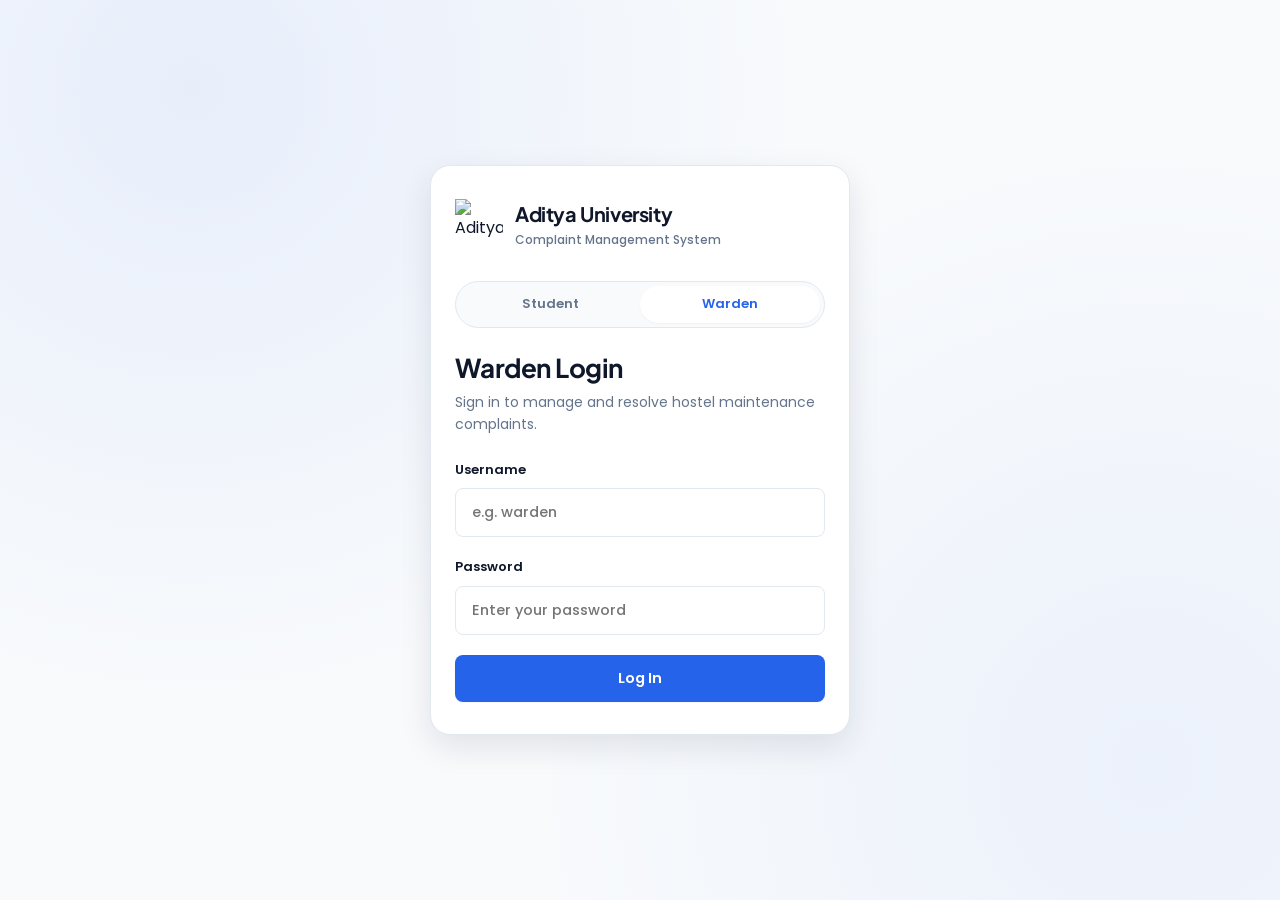
==== commit 7da9c21e: "Updated admin-hostels.html" ====
--- a/admin-complaint-details.html
+++ b/admin-complaint-details.html
@@ -6,7 +6,7 @@
 <title>Complaint Details · Aditya University</title>
 <link rel="preconnect" href="https://fonts.googleapis.com">
 <link rel="preconnect" href="https://fonts.gstatic.com" crossorigin>
-<link href="https://fonts.googleapis.com/css2?family=Poppins:wght@400;500;600;700&display=swap" rel="stylesheet">
+<link href="https://fonts.googleapis.com/css2?family=Plus+Jakarta+Sans:wght@500;600;700&family=Poppins:wght@300;400;500;600;700&display=swap" rel="stylesheet">
 <link rel="stylesheet" href="css/style.css">
 </head>
 <body>
@@ -136,13 +136,20 @@
   </div>
 </div>
 
+<script src="https://cdn.jsdelivr.net/npm/@supabase/supabase-js@2"></script>
+<script src="js/supabase-config.js"></script>
 <script src="js/script.js"></script>
 <script>
   HC.requireWarden();
   const params = new URLSearchParams(window.location.search);
   const id = params.get("id");
-  let complaint = HC.getComplaints().find(c => c.id === id);
+  let complaint = null;
   let pendingStatus = null;
+
+  async function loadComplaint() {
+    complaint = await HC.fetchComplaintById(id);
+    renderDetails();
+  }
 
   function renderDetails() {
     if (!complaint) {
@@ -189,8 +196,6 @@
       }
     }
 
-    const stages = ["Pending", "Under Repair", "Completed"];
-    const currentIndex = stages.indexOf(complaint.status);
     document.getElementById("timeline").innerHTML = complaint.timeline.map((t, i) => {
       const isCurrent = i === complaint.timeline.length - 1;
       return `
@@ -215,16 +220,16 @@
 
   document.getElementById("modalCancel").addEventListener("click", closeModal);
   document.getElementById("statusModal").addEventListener("click", (e) => { if (e.target.id === "statusModal") closeModal(); });
-  document.getElementById("modalConfirm").addEventListener("click", () => {
+  document.getElementById("modalConfirm").addEventListener("click", async () => {
     const remark = document.getElementById("remarkInput").value.trim();
-    HC.updateComplaintStatus(complaint.id, pendingStatus, remark || undefined);
-    complaint = HC.getComplaints().find(c => c.id === id);
+    await HC.updateComplaintStatus(complaint.rawId, pendingStatus, remark || undefined);
+    await loadComplaint();
     closeModal();
     HC.toast(`${complaint.id} marked as ${pendingStatus}`);
     renderDetails();
   });
 
-  renderDetails();
+  loadComplaint();
   document.getElementById("logoutBtnDesktop").addEventListener("click", () => HC.logout("admin-login.html"));
   document.getElementById("logoutBtnMobile").addEventListener("click", () => HC.logout("admin-login.html"));
 </script>
--- a/css/style.css
+++ b/css/style.css
@@ -20,7 +20,9 @@
   --color-danger-bg: #FDECEC;
 
   /* Typography */
-  --font-family: 'Poppins', -apple-system, BlinkMacSystemFont, sans-serif;
+  --font-family: 'Plus Jakarta Sans', 'Poppins', -apple-system, BlinkMacSystemFont, sans-serif;
+  --font-heading: 'Plus Jakarta Sans', 'Poppins', sans-serif;
+  --font-body: 'Poppins', -apple-system, BlinkMacSystemFont, sans-serif;
 
   /* Spacing scale */
   --space-1: 4px;
@@ -64,16 +66,24 @@
 html, body { margin: 0; padding: 0; }
 html { -webkit-text-size-adjust: 100%; }
 body {
-  font-family: var(--font-family);
+  font-family: var(--font-body);
   background: var(--color-bg);
   color: var(--color-text);
   font-weight: 400;
-  line-height: 1.5;
+  line-height: 1.6;
   -webkit-font-smoothing: antialiased;
+  -moz-osx-font-smoothing: grayscale;
+  text-rendering: optimizeLegibility;
   min-height: 100vh;
   overflow-x: hidden;
 }
-h1, h2, h3, h4, h5, h6 { margin: 0; font-weight: 600; letter-spacing: -0.01em; }
+h1, h2, h3, h4, h5, h6 {
+  margin: 0;
+  font-family: var(--font-heading);
+  font-weight: 700;
+  letter-spacing: -0.02em;
+  line-height: 1.2;
+}
 p { margin: 0; }
 a { color: inherit; text-decoration: none; }
 ul { margin: 0; padding: 0; list-style: none; }
@@ -90,21 +100,71 @@
   flex-direction: column;
   align-items: center;
   justify-content: center;
-  gap: 14px;
+  gap: 22px;
   background: #f8fafc;
-  transition: opacity 0.28s ease, visibility 0.28s ease;
+  transition: opacity 0.4s ease, visibility 0.4s ease;
 }
 .page-loader.is-hidden { opacity: 0; visibility: hidden; pointer-events: none; }
-.page-loader-spinner {
-  width: 34px;
-  height: 34px;
-  border: 3px solid #dbeafe;
-  border-top-color: #2563eb;
+
+.page-loader-ring {
+  width: 54px;
+  height: 54px;
+  position: relative;
+}
+.page-loader-ring::before,
+.page-loader-ring::after {
+  content: "";
+  position: absolute;
+  inset: 0;
   border-radius: 50%;
-  animation: loader-spin 0.75s linear infinite;
-}
-.page-loader-text { color: #64748b; font-size: 13px; font-weight: 500; }
+  border: 3px solid transparent;
+}
+.page-loader-ring::before {
+  border-top-color: var(--color-primary);
+  border-right-color: var(--color-primary);
+  animation: loader-spin 0.9s cubic-bezier(0.4, 0, 0.2, 1) infinite;
+}
+.page-loader-ring::after {
+  border-bottom-color: #93C5FD;
+  border-left-color: #93C5FD;
+  animation: loader-spin-rev 1.3s cubic-bezier(0.4, 0, 0.2, 1) infinite;
+}
 @keyframes loader-spin { to { transform: rotate(360deg); } }
+@keyframes loader-spin-rev { to { transform: rotate(-360deg); } }
+
+.page-loader-bar {
+  width: 140px;
+  height: 4px;
+  border-radius: 4px;
+  background: #dbeafe;
+  overflow: hidden;
+  position: relative;
+}
+.page-loader-bar::after {
+  content: "";
+  position: absolute;
+  inset: 0;
+  width: 40%;
+  border-radius: 4px;
+  background: linear-gradient(90deg, var(--color-primary), #4F86F7);
+  animation: loader-slide 1.1s ease-in-out infinite;
+}
+@keyframes loader-slide {
+  0% { left: -40%; }
+  100% { left: 100%; }
+}
+
+.page-loader-text {
+  color: #64748b;
+  font-size: 13px;
+  font-weight: 500;
+  letter-spacing: 0.02em;
+  animation: loader-fade 1.4s ease-in-out infinite;
+}
+@keyframes loader-fade {
+  0%, 100% { opacity: 0.55; }
+  50% { opacity: 1; }
+}
 
 /* Replace this placeholder with the university logo image when available. */
 .brand { display: flex; align-items: center; gap: 9px; }
@@ -205,11 +265,11 @@
   flex-shrink: 0;
 }
 
-.auth-brand .brand-name { font-size: 20px; font-weight: 700; }
+.auth-brand .brand-name { font-family: var(--font-heading); font-size: 20px; font-weight: 700; letter-spacing: -0.02em; }
 .auth-brand .brand-sub { font-size: 12px; color: var(--color-text-muted); font-weight: 500; }
 
 .auth-heading { margin-bottom: var(--space-6); }
-.auth-heading h1 { font-size: 24px; margin-bottom: var(--space-2); }
+.auth-heading h1 { font-family: var(--font-heading); font-size: 26px; font-weight: 700; letter-spacing: -0.02em; margin-bottom: var(--space-2); }
 .auth-heading p { color: var(--color-text-muted); font-size: 14px; }
 .auth-create-link {
   margin: var(--space-5) 0 0;
@@ -447,7 +507,7 @@
   display: flex; align-items: center; justify-content: center;
   color: #fff; font-weight: 700; font-size: 15px;
 }
-.brand .brand-name { font-size: 16px; font-weight: 700; }
+.brand .brand-name { font-family: var(--font-heading); font-size: 16px; font-weight: 700; letter-spacing: -0.01em; }
 
 .topnav-links { display: none; align-items: center; gap: var(--space-2); }
 .topnav-links a {
@@ -648,7 +708,7 @@
   border-radius: 50%;
   background: rgba(255,255,255,0.06);
 }
-.welcome-card h1 { font-size: 22px; margin-bottom: var(--space-2); position: relative; z-index: 1; }
+.welcome-card h1 { font-family: var(--font-heading); font-size: 24px; font-weight: 700; letter-spacing: -0.02em; margin-bottom: var(--space-2); position: relative; z-index: 1; }
 .welcome-card p { opacity: 0.88; font-size: 13.5px; position: relative; z-index: 1; }
 .welcome-card .welcome-meta { margin-top: var(--space-5); display: flex; gap: var(--space-6); flex-wrap: wrap; position: relative; z-index: 1; }
 .welcome-card .welcome-meta div span { display: block; font-size: 11px; opacity: 0.75; }
@@ -678,7 +738,7 @@
   display: flex; align-items: center; justify-content: center;
   margin-bottom: var(--space-4);
 }
-.stat-card .stat-value { font-size: 26px; font-weight: 700; line-height: 1; }
+.stat-card .stat-value { font-family: var(--font-heading); font-size: 28px; font-weight: 700; letter-spacing: -0.02em; line-height: 1; }
 .stat-card .stat-label { font-size: 12.5px; color: var(--color-text-muted); margin-top: var(--space-2); font-weight: 500; }
 
 .stat-icon.tone-total { background: var(--color-primary-light); color: var(--color-primary); }
@@ -960,7 +1020,7 @@
   70% { transform: scale(1.08); opacity: 1; }
   100% { transform: scale(1); }
 }
-.success-wrap h1 { font-size: 22px; margin-bottom: var(--space-2); }
+.success-wrap h1 { font-family: var(--font-heading); font-size: 24px; font-weight: 700; letter-spacing: -0.02em; margin-bottom: var(--space-2); }
 .success-wrap p { color: var(--color-text-muted); font-size: 14px; margin-bottom: var(--space-6); }
 .success-details {
   background: var(--color-card);
